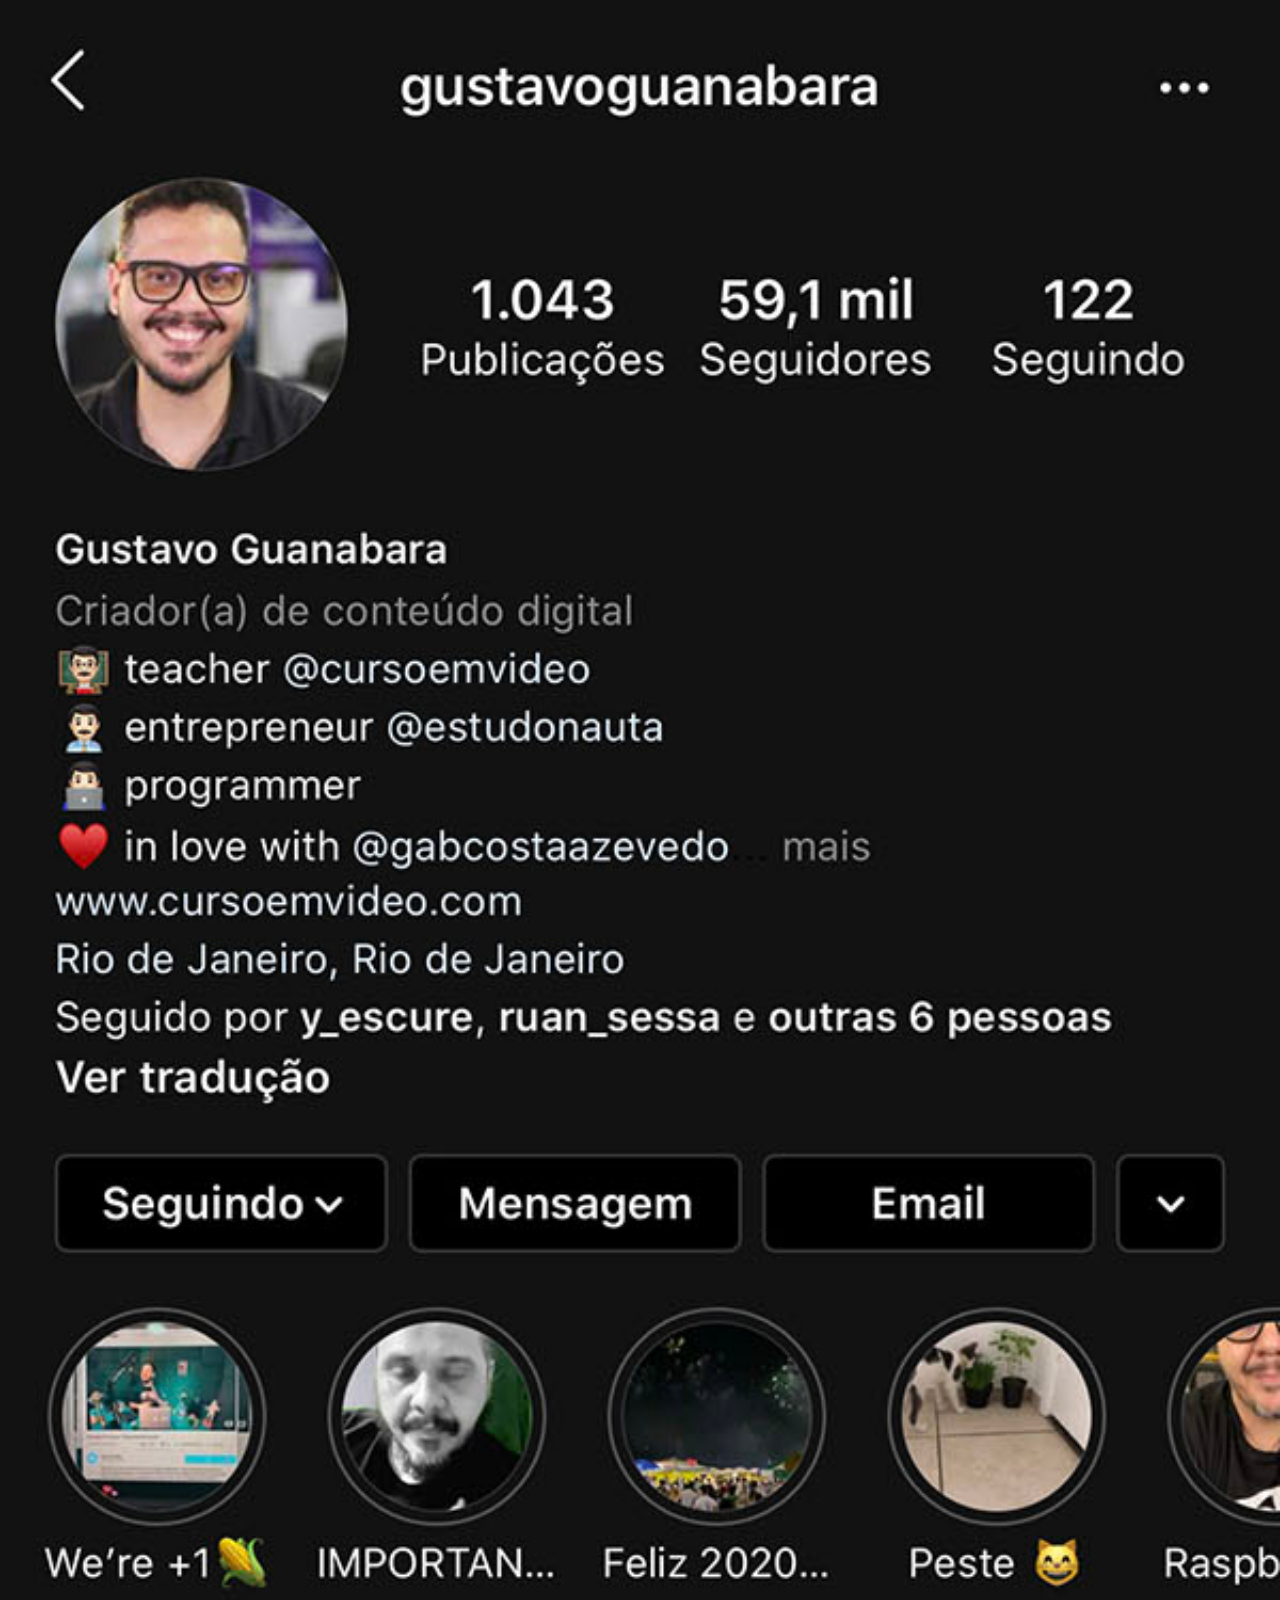
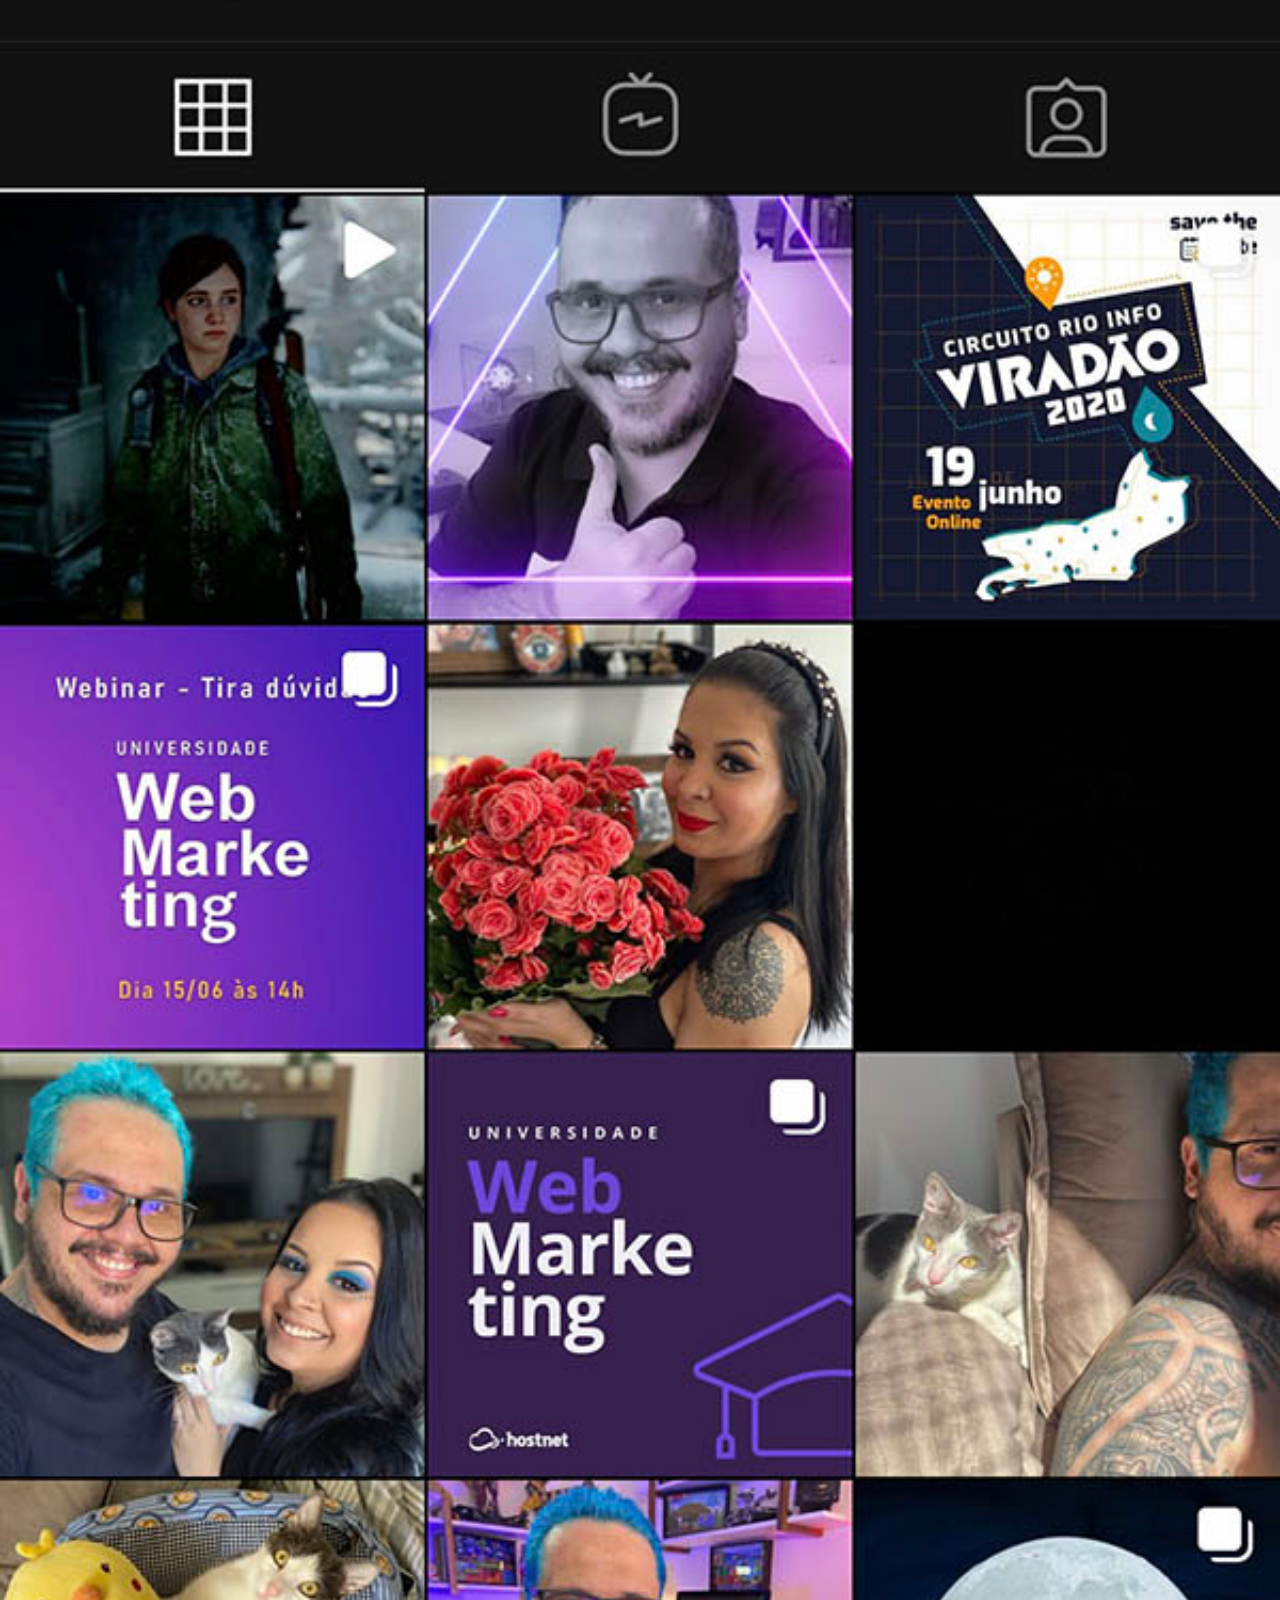
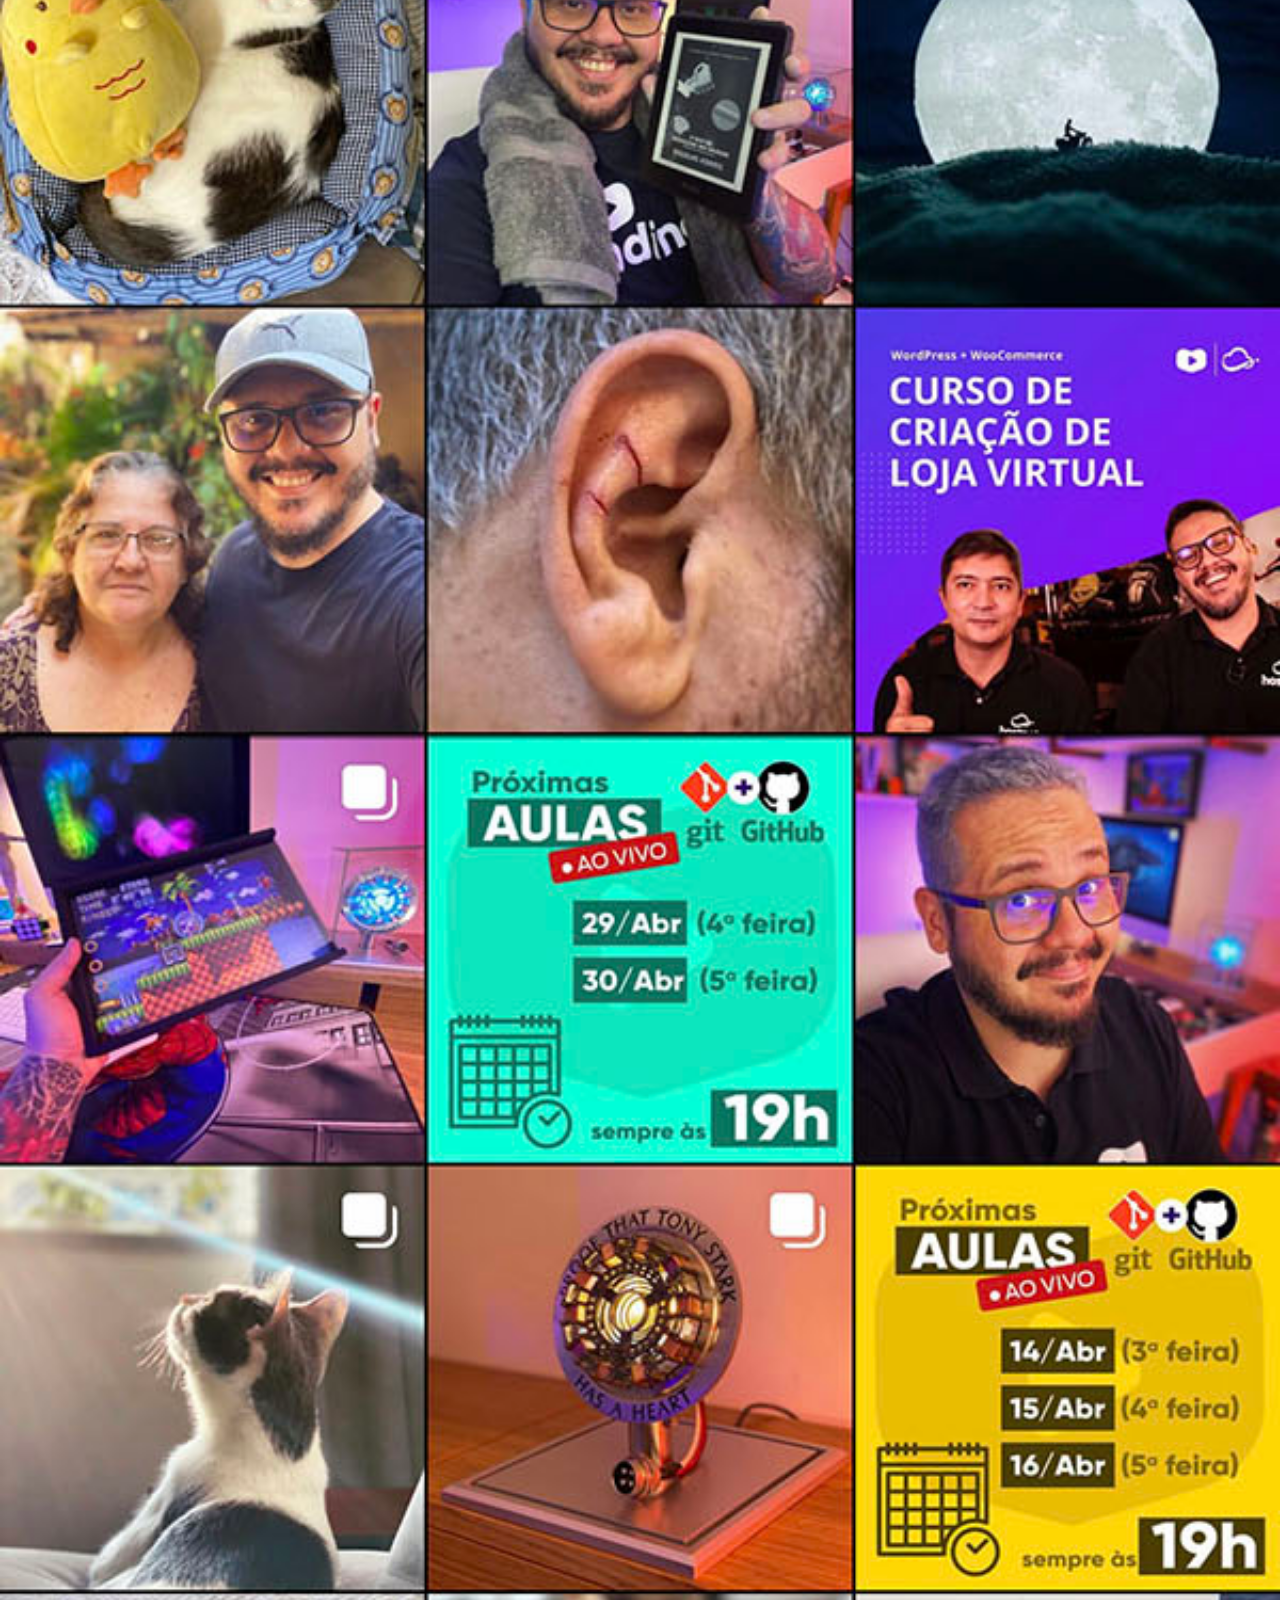
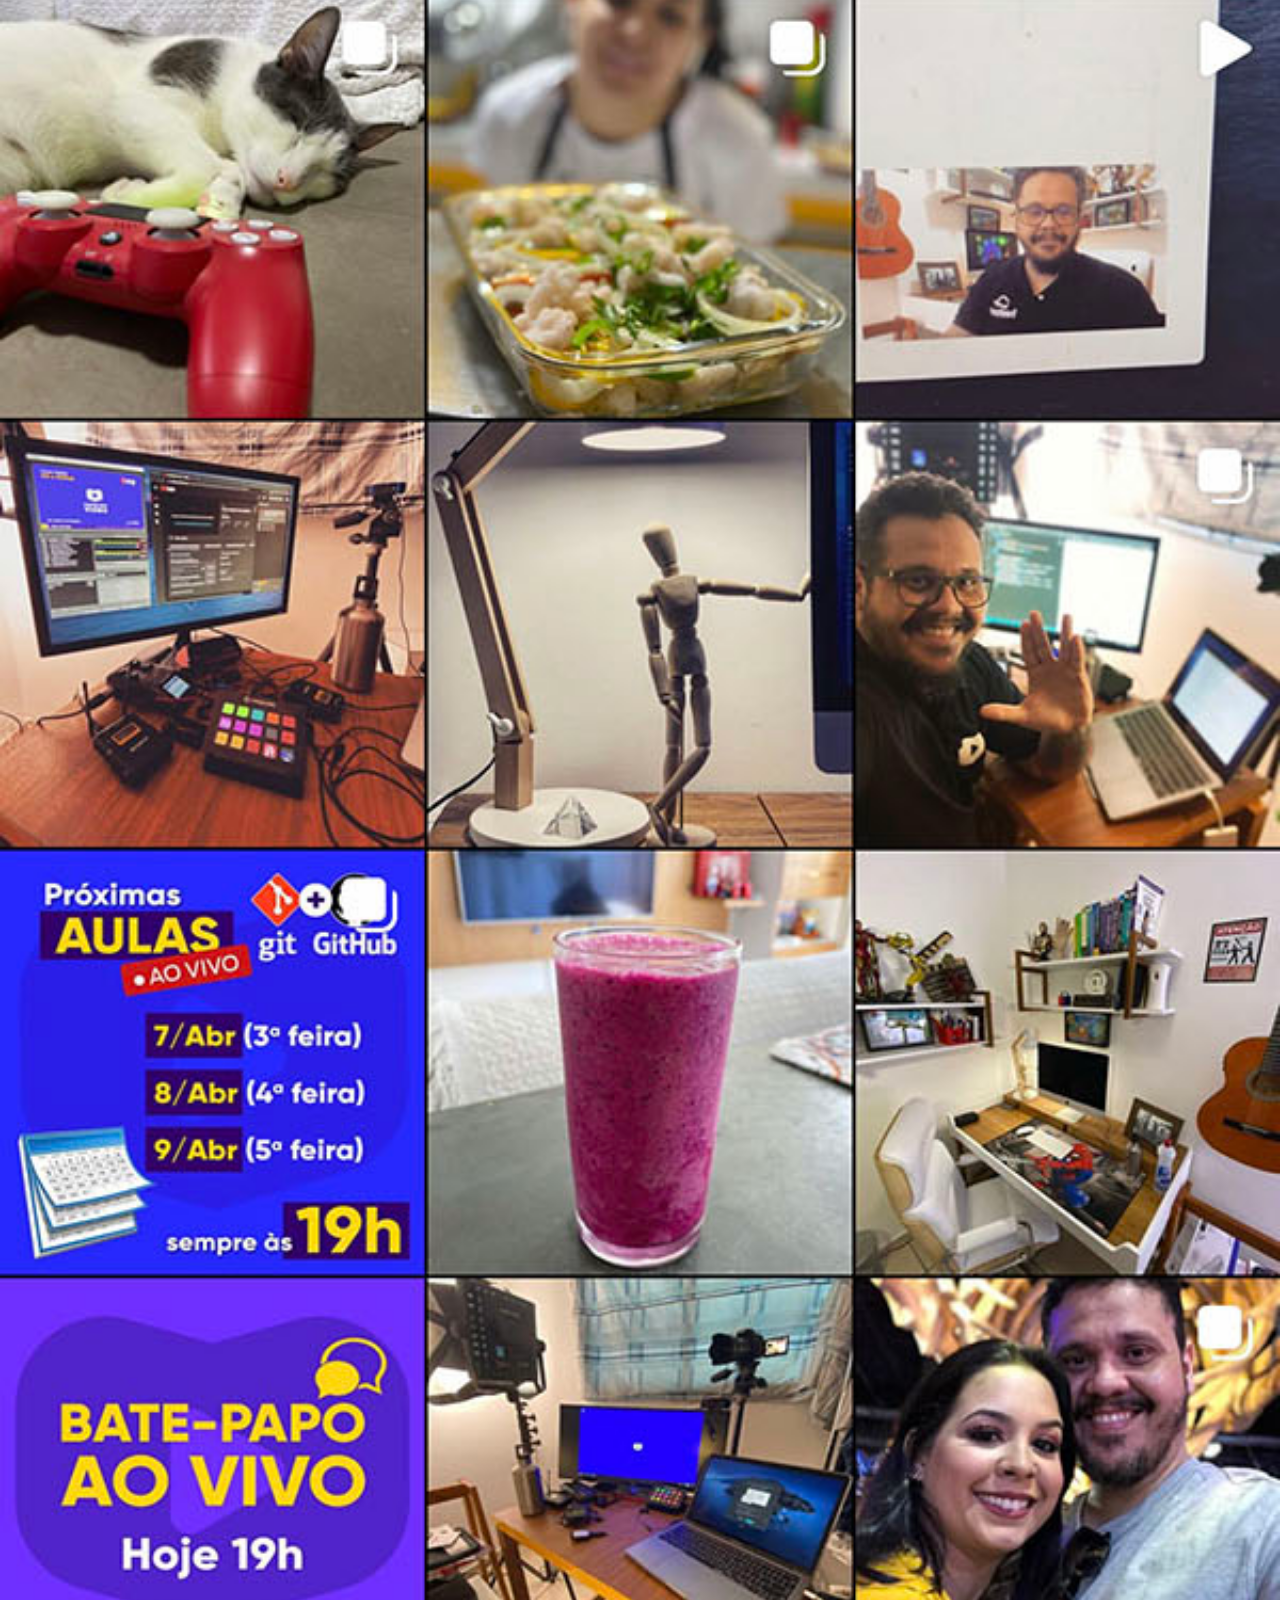
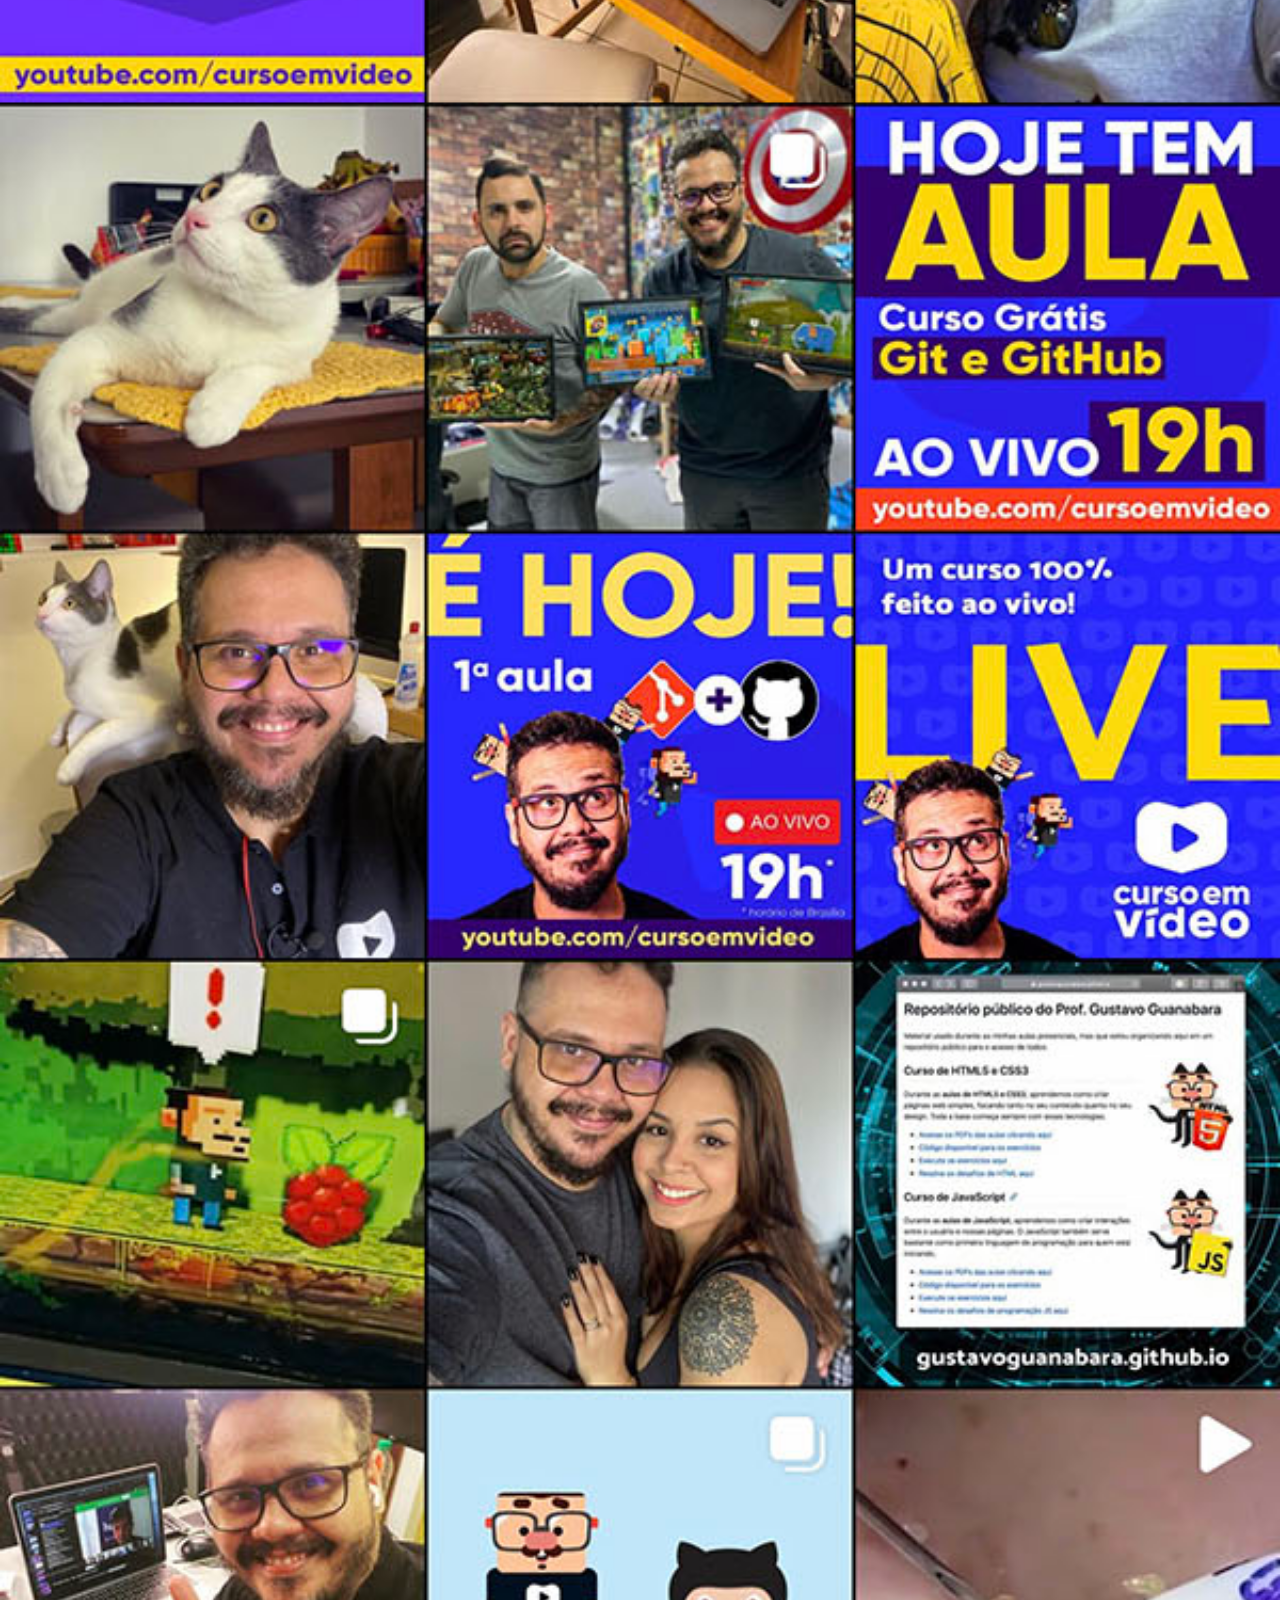
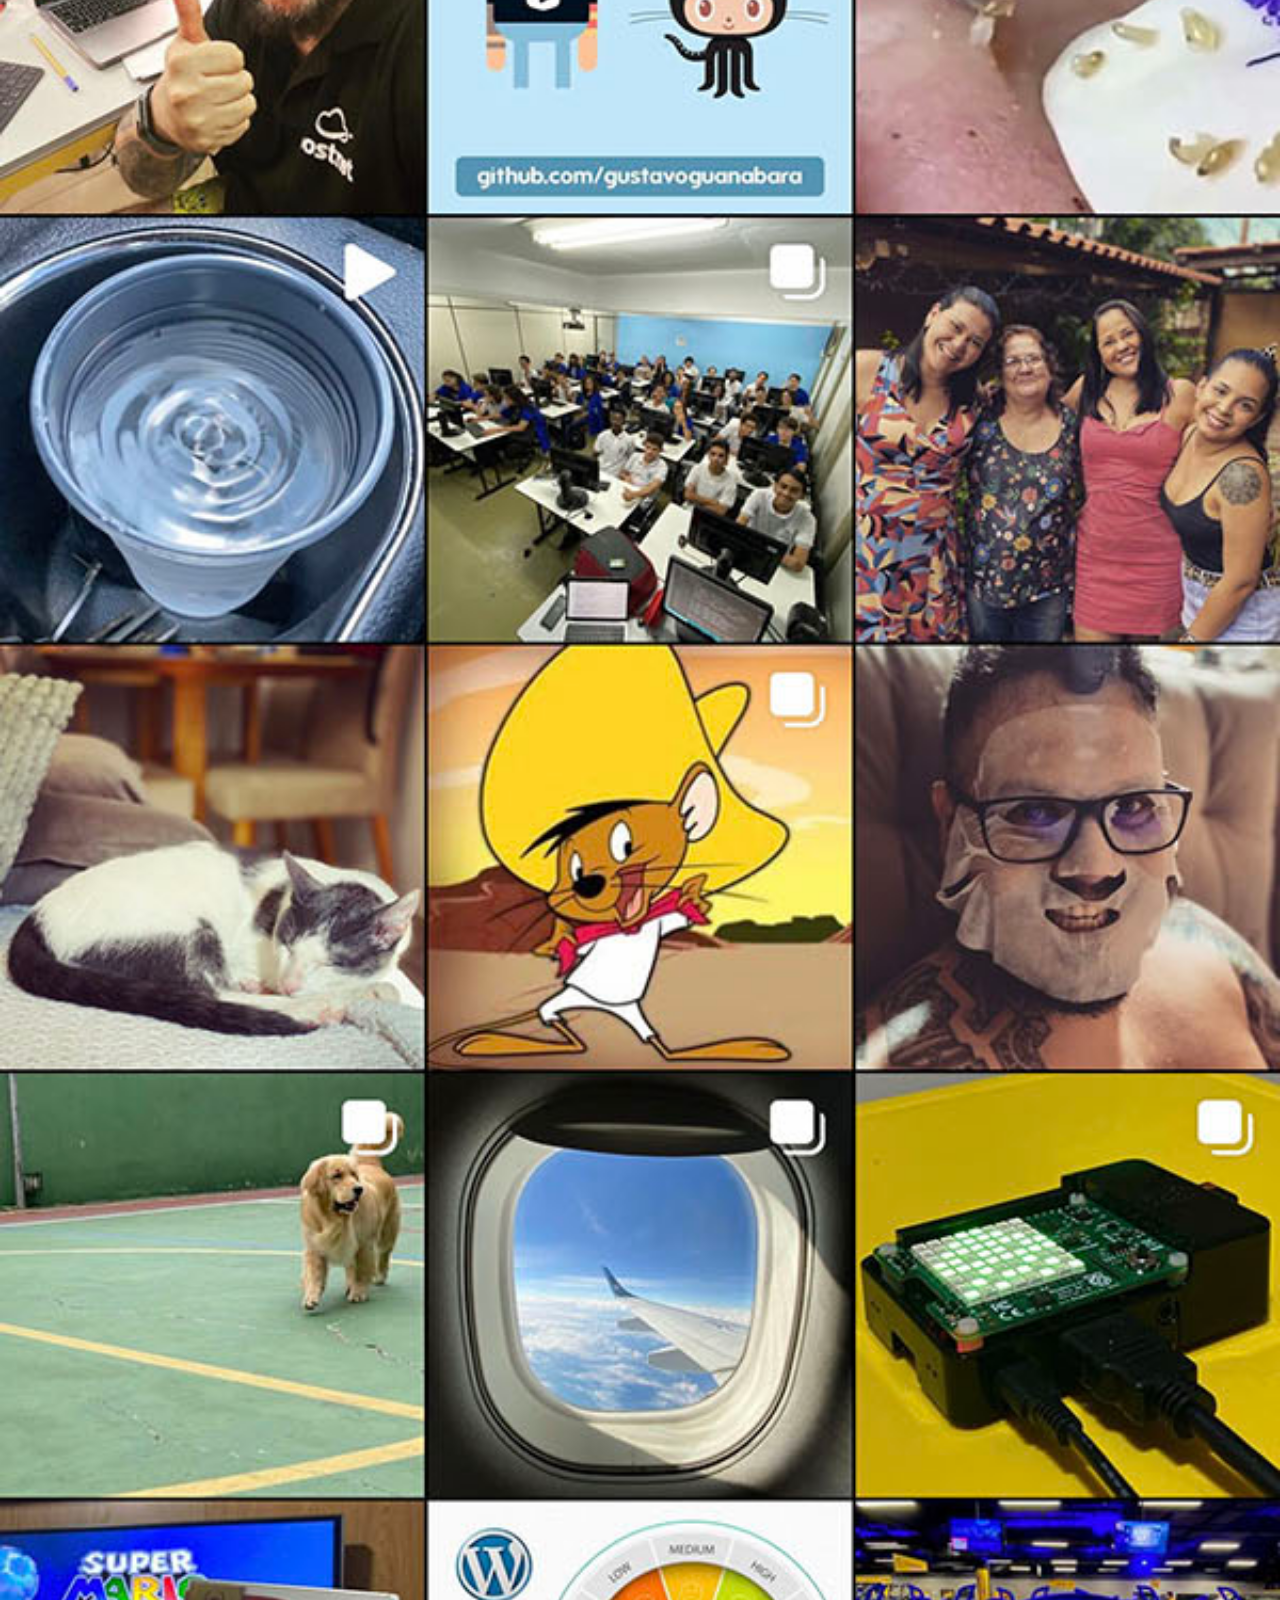
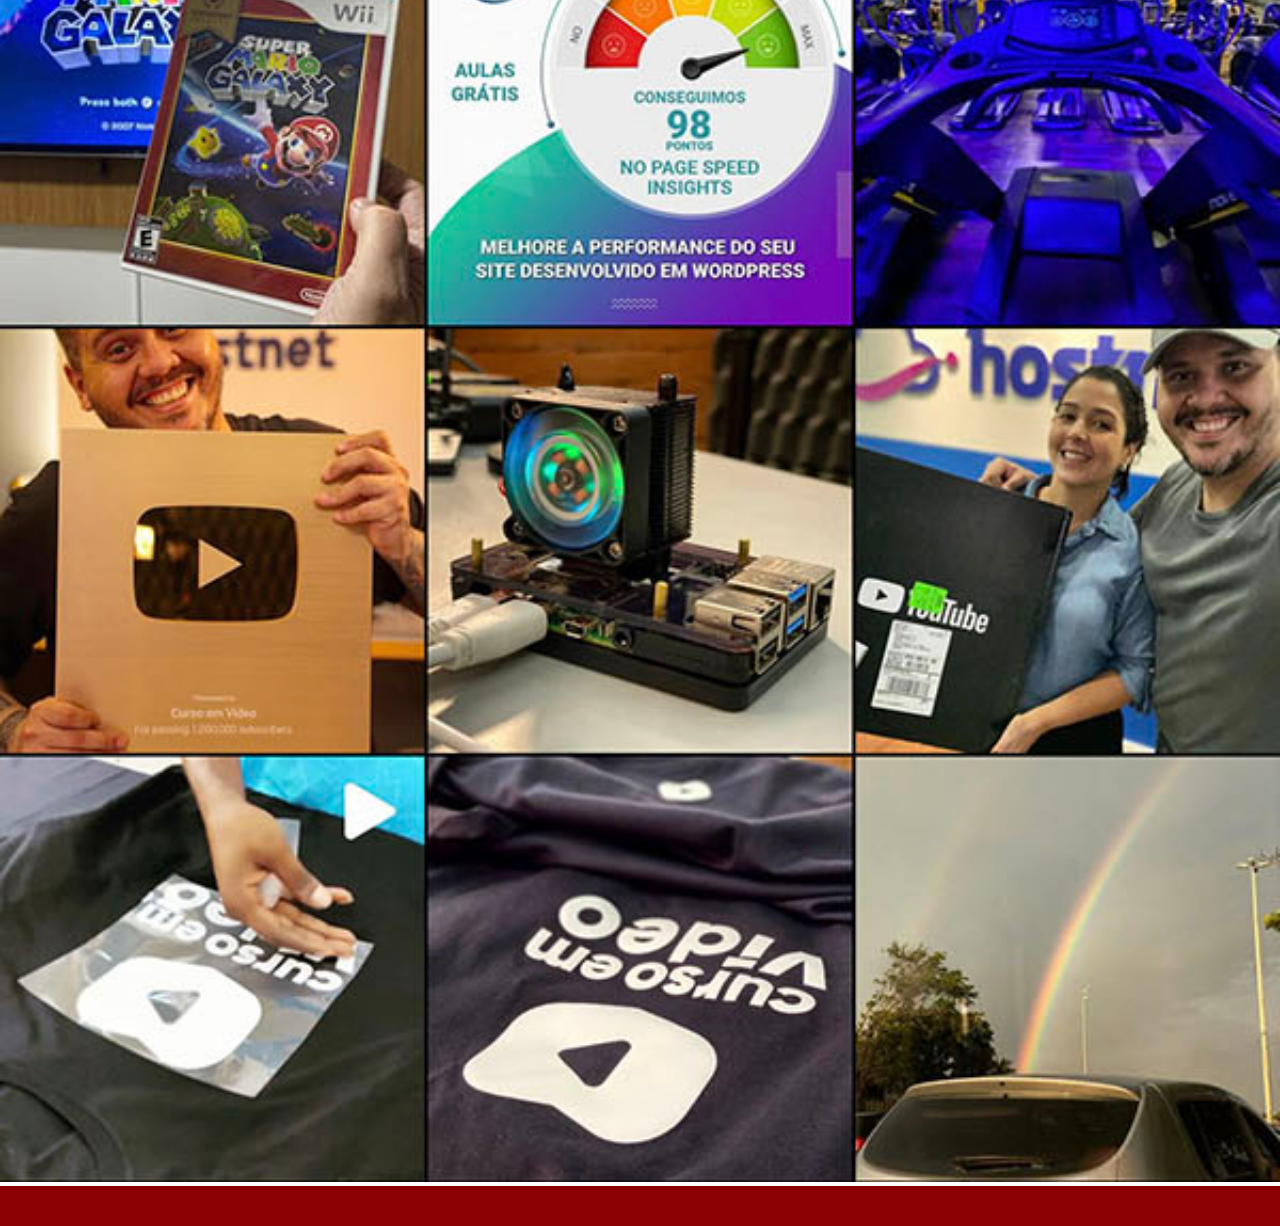
==== instagram.html @ 7ccdf75d "ok" ====
<!DOCTYPE html>
<html lang="pt-br">
<head>
    <meta charset="UTF-8">
    <meta http-equiv="X-UA-Compatible" content="IE=edge">
    <meta name="viewport" content="width=device-width, initial-scale=1.0">
    <title>Document</title>
    <link rel="stylesheet" href="estilos/social.css">
</head>
<body>
    <img src="imagens/tela-instagram.jpg" alt="Instagram">
    <a href=""></a>
</body>
</html>
---- estilos/social.css ----
@charset "UTF-08";

*{
    margin: 0px;
    padding: 0px;
    font-family: Arial, Helvetica, sans-serif;
}

::-webkit-scrollbar{
    width: 0px;
    height: 0px;
}
img{
    width: 100vw;
}

a{
    display: block;
    background-color: darkred;
    padding: 20px;
    text-align: center;
    font-weight: bolder;
    text-decoration: none;
}

a:hover{
    background-color: red;
}
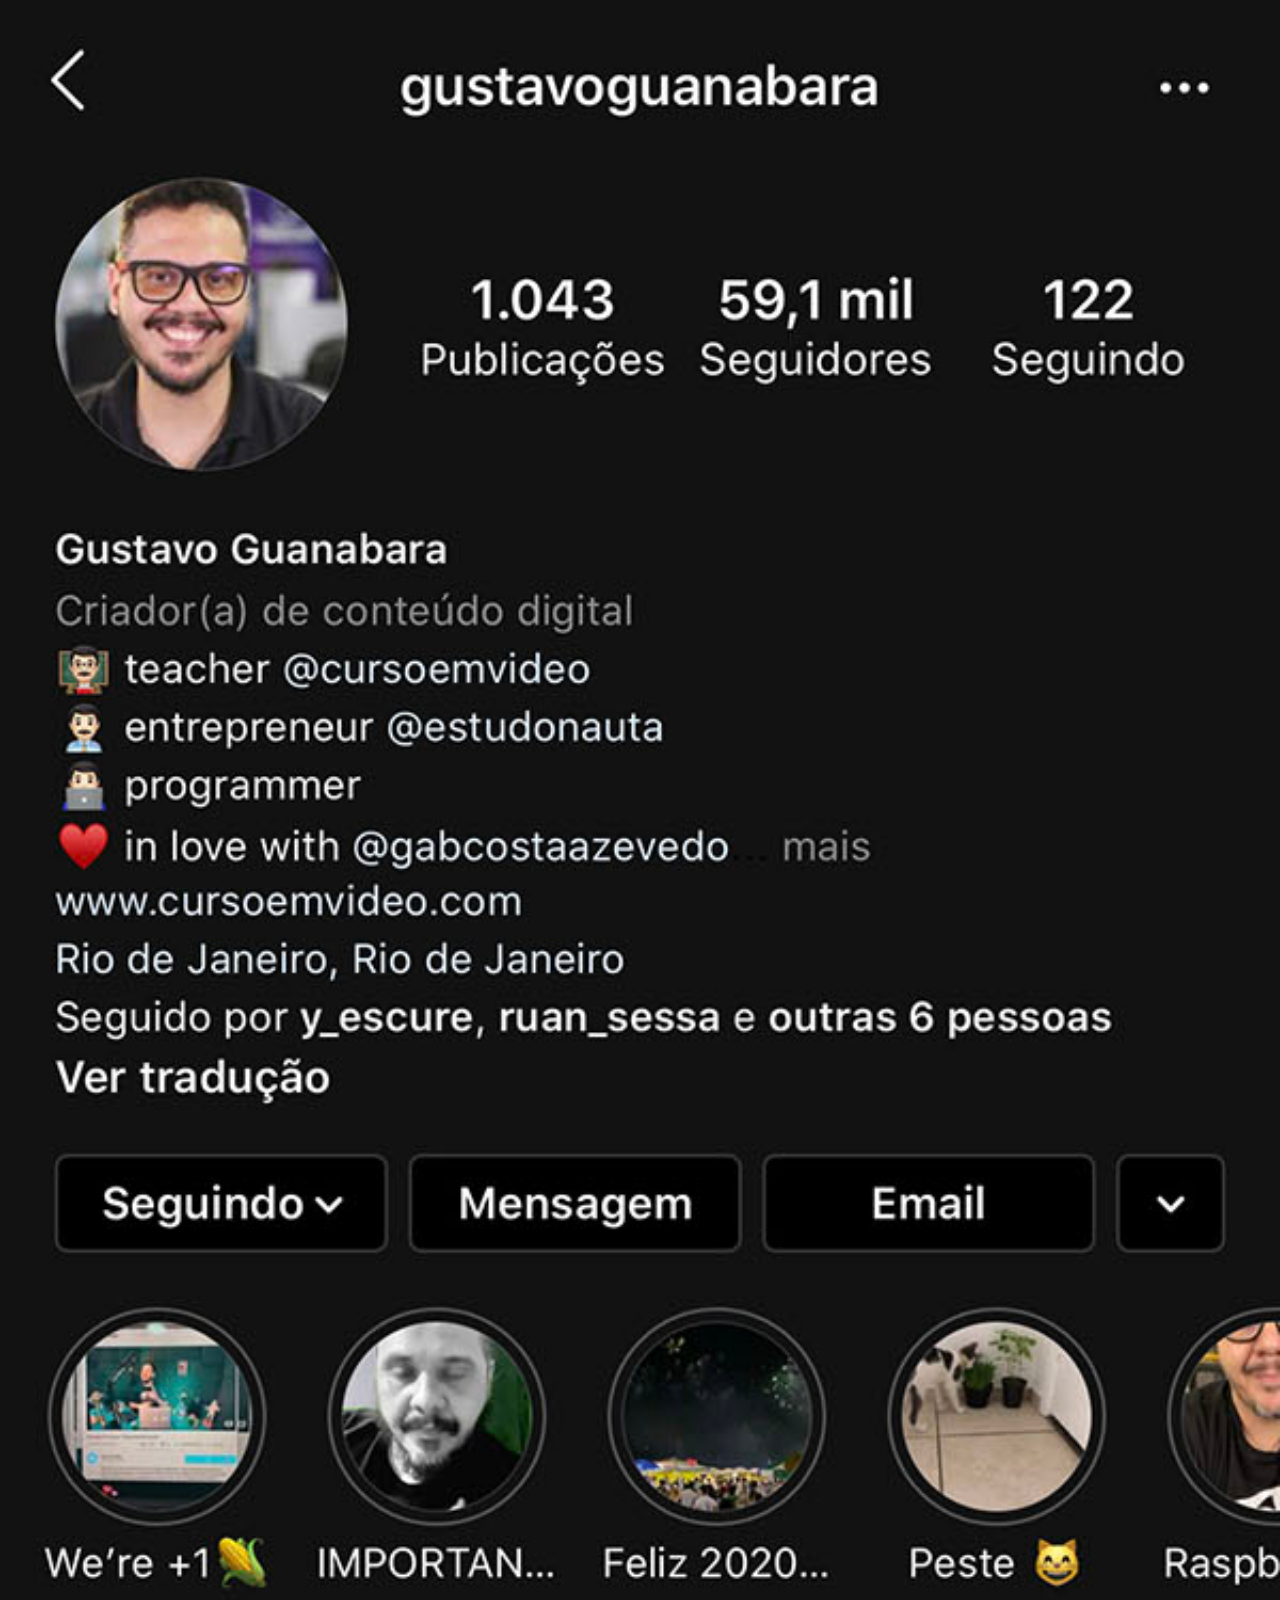
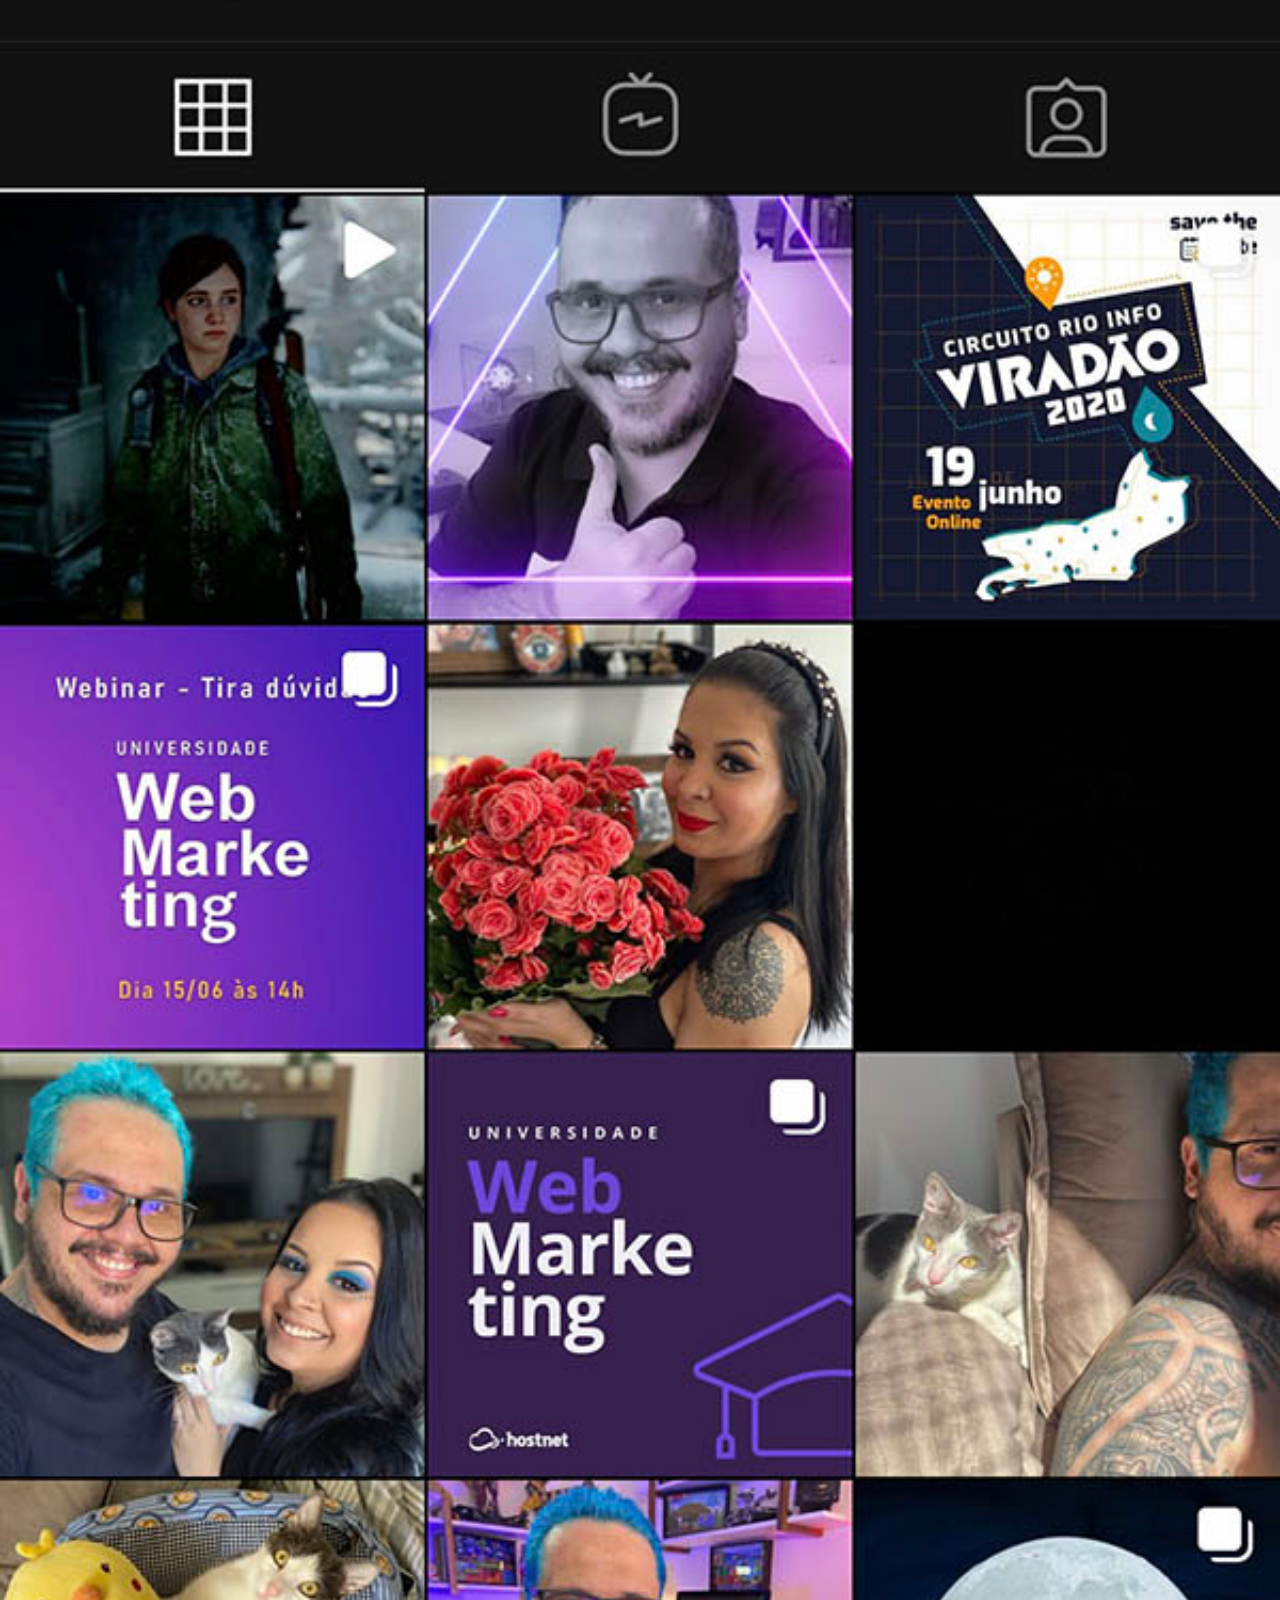
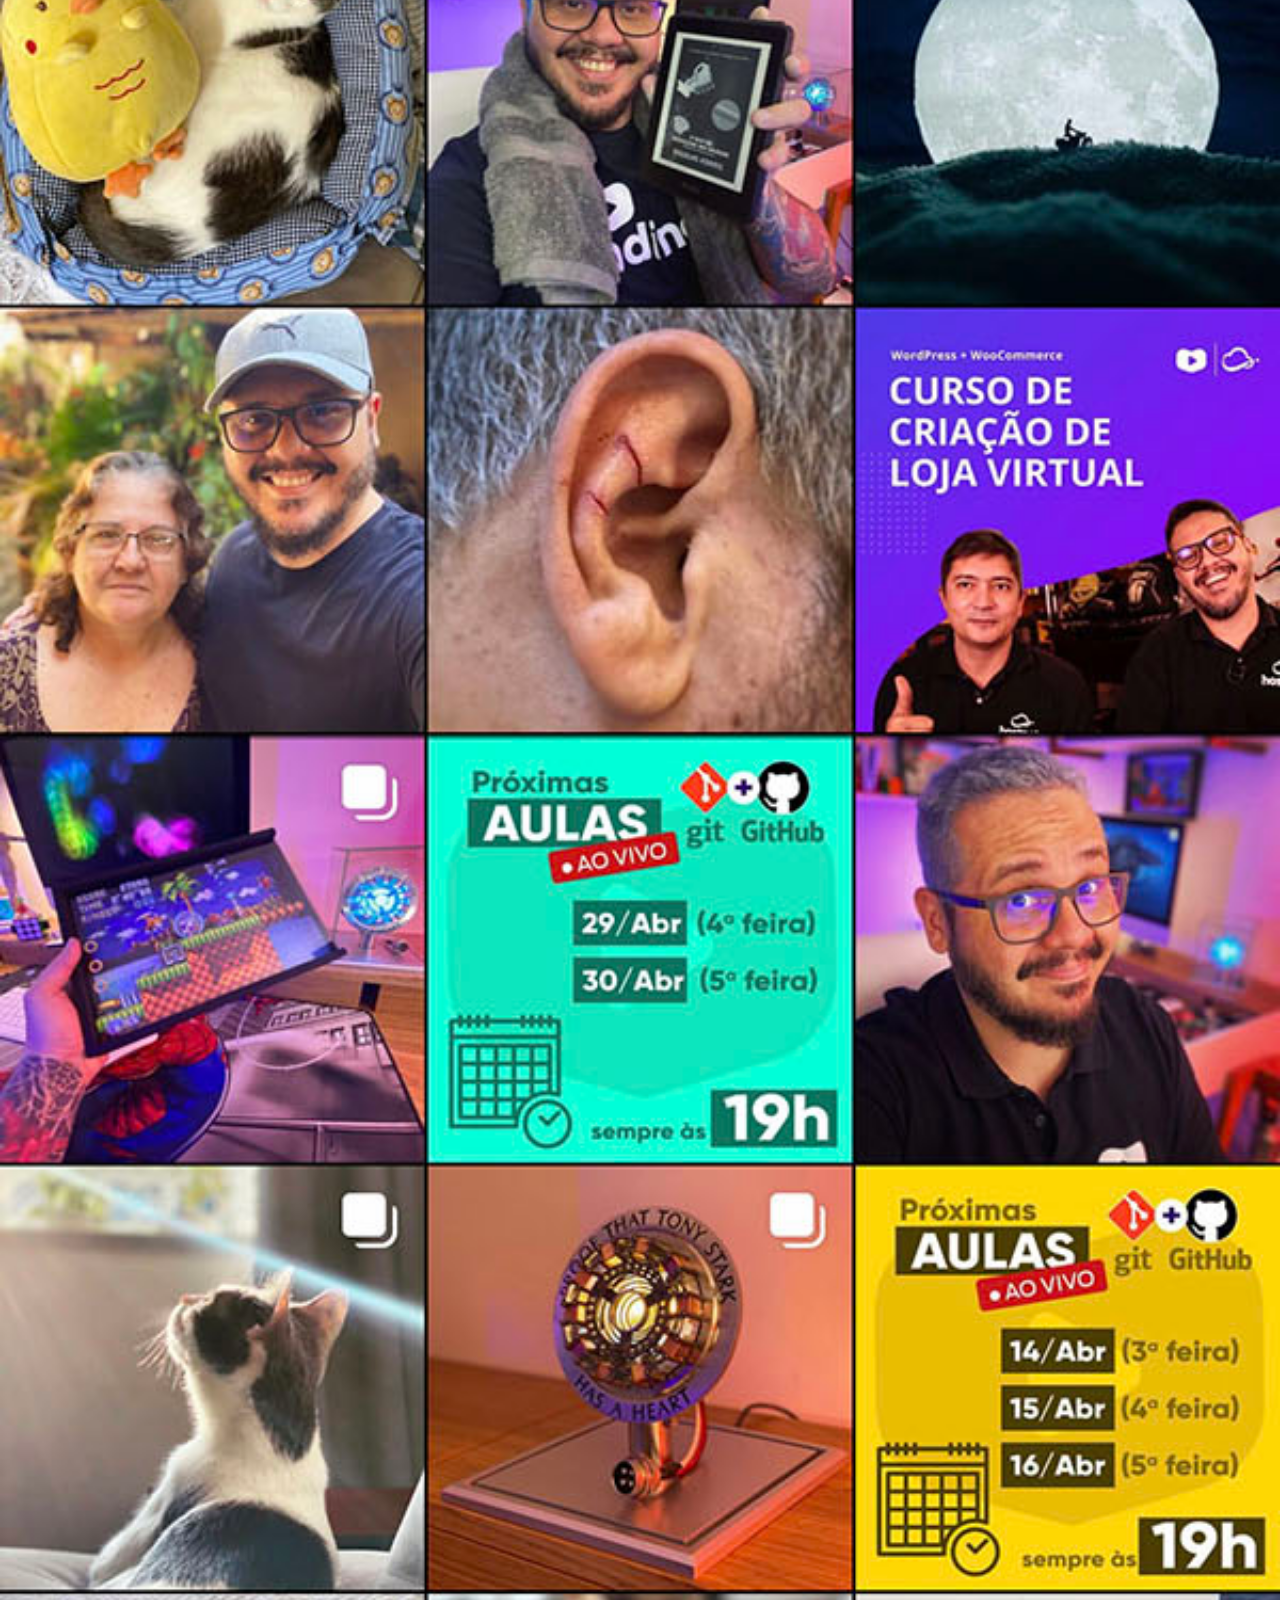
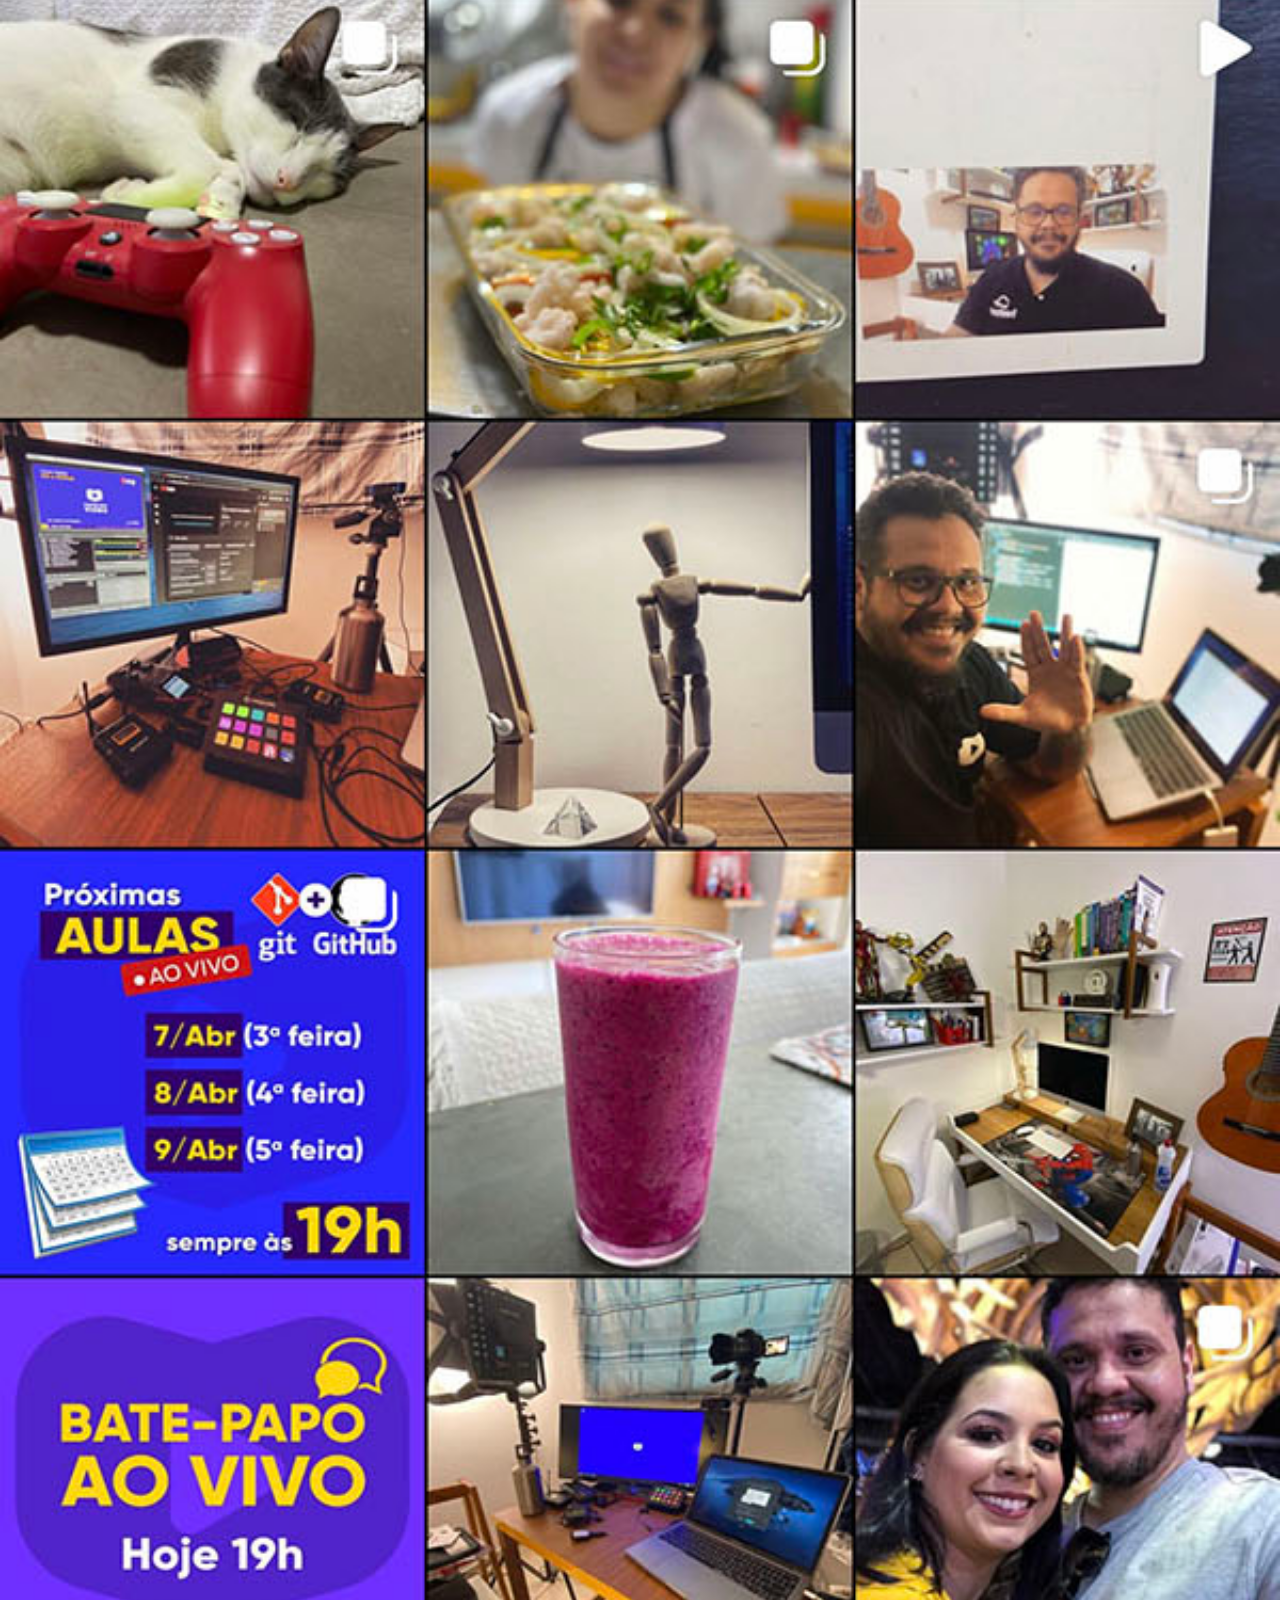
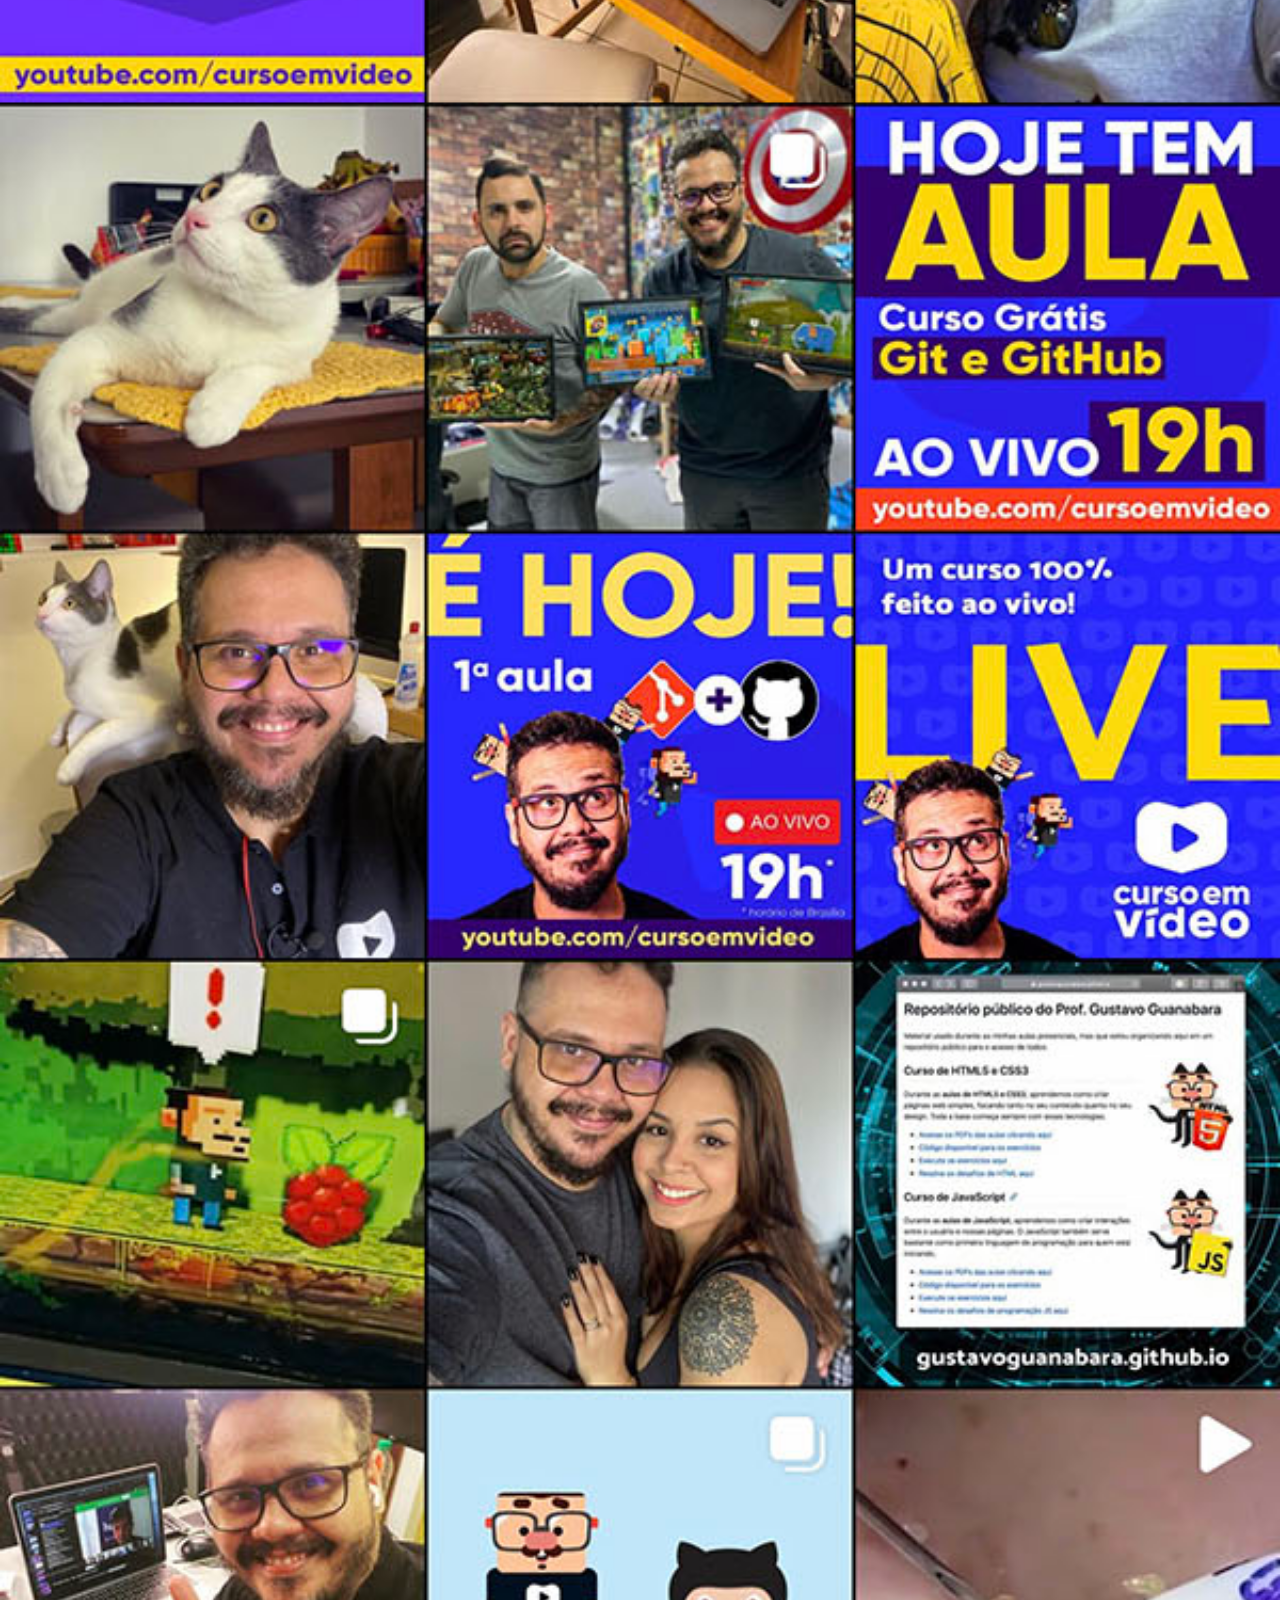
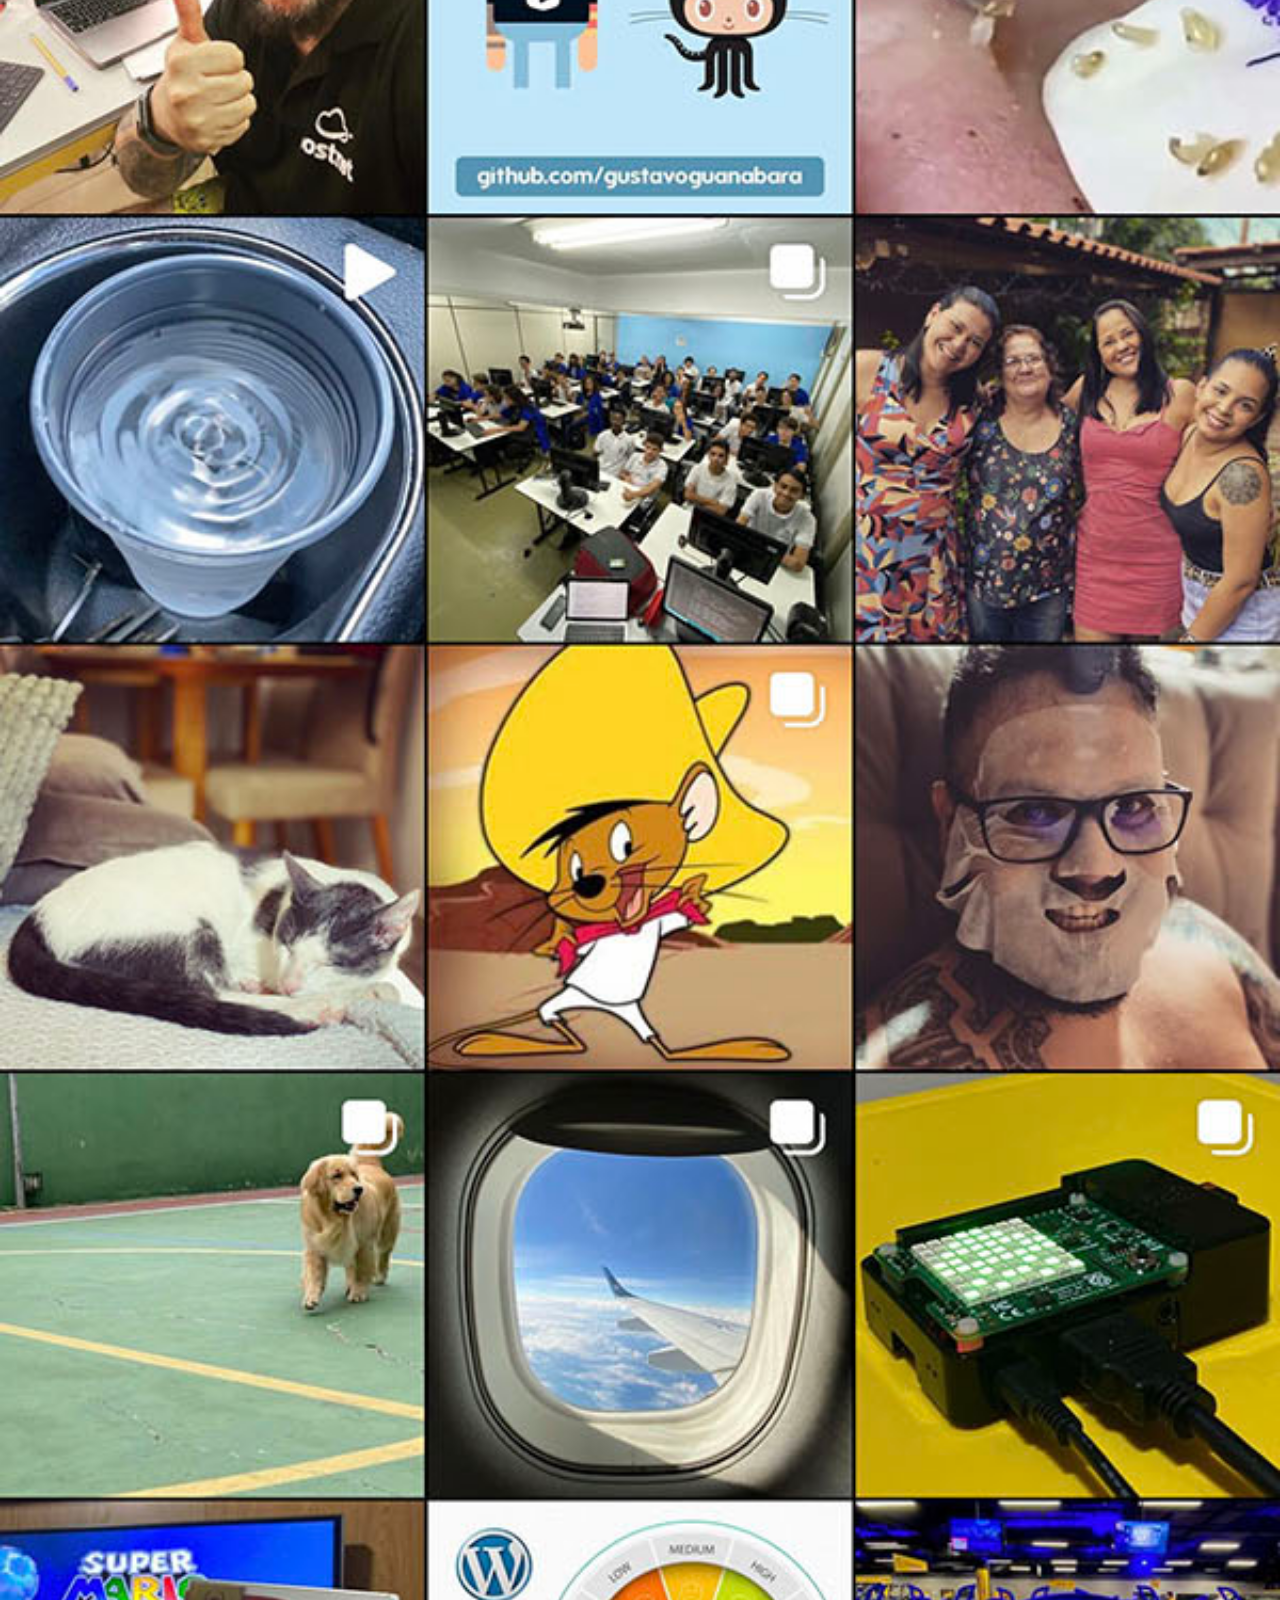
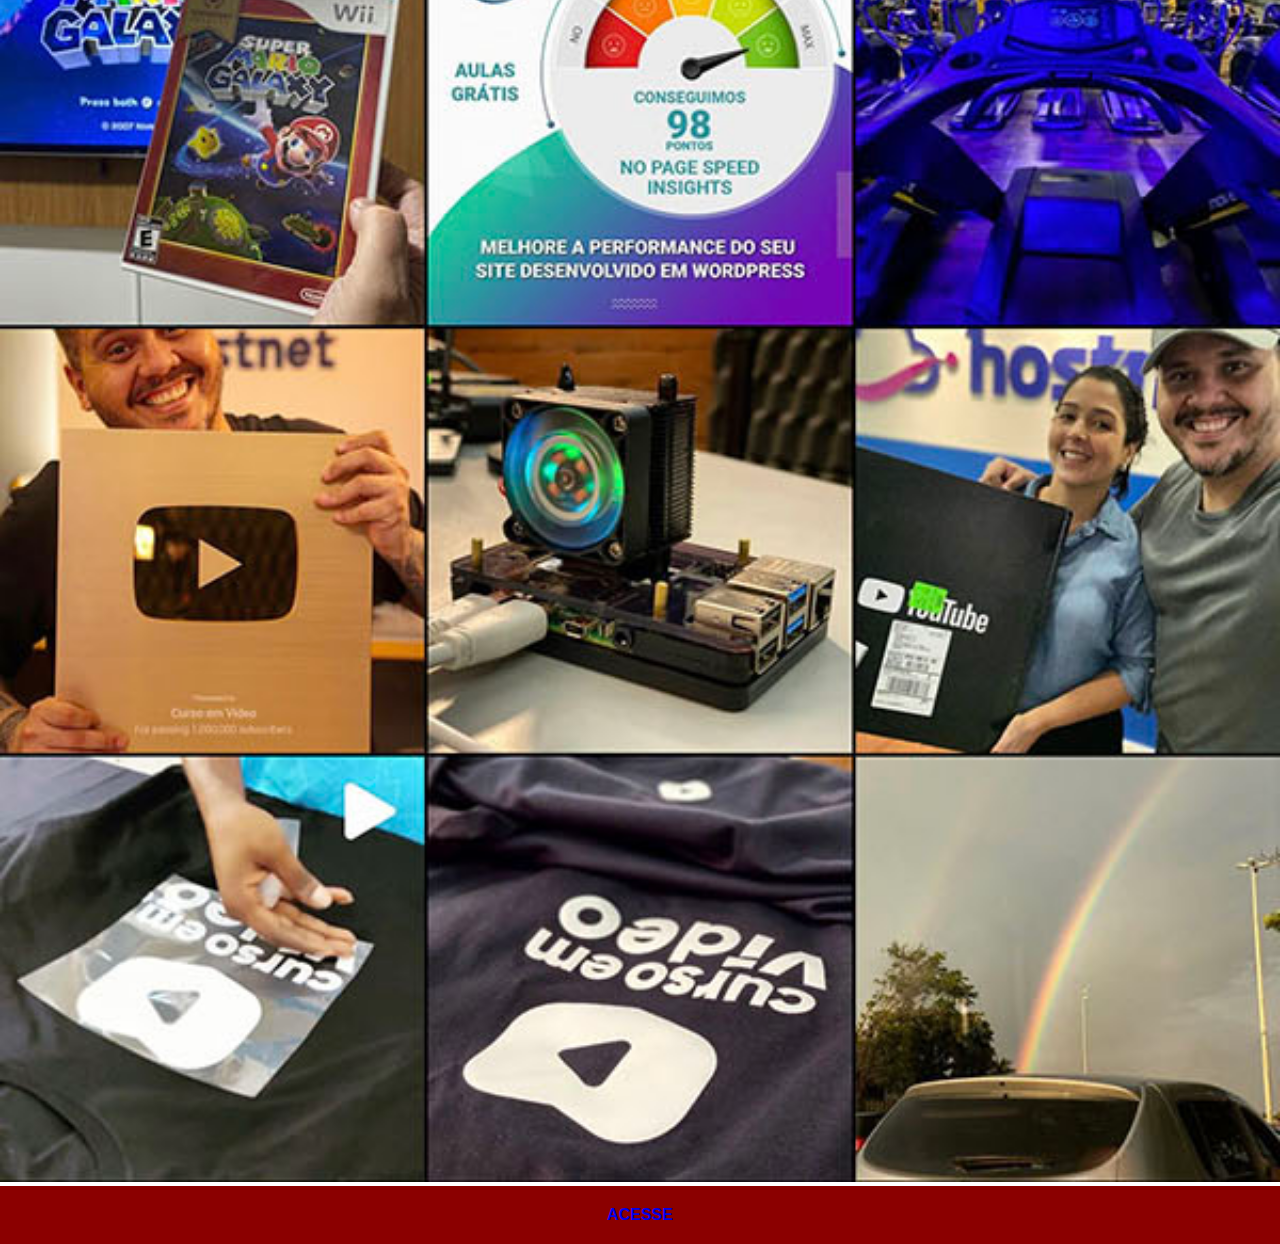
==== commit 1fae40b5: "ok" ====
--- a/instagram.html
+++ b/instagram.html
@@ -9,6 +9,6 @@
 </head>
 <body>
     <img src="imagens/tela-instagram.jpg" alt="Instagram">
-    <a href=""></a>
+    <a href="https://www.instagram.com/gustavoguanabara/" target="_blank">ACESSE</a>
 </body>
 </html>